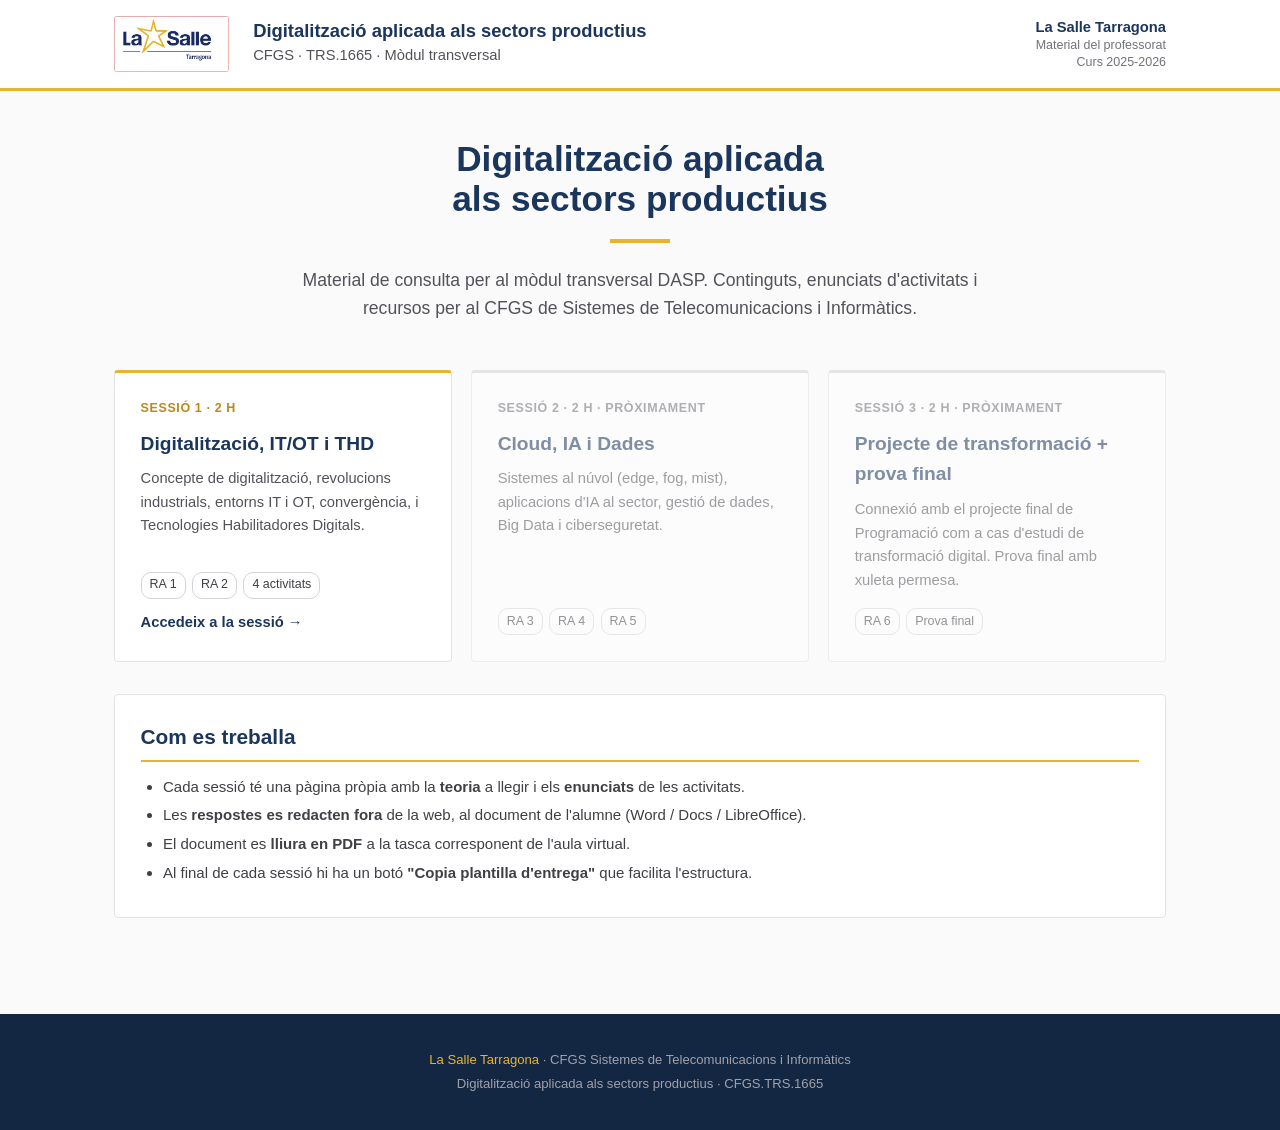
==== index.html @ 6300adaa "Initial deploy: home + sessio-1" ====
<!DOCTYPE html>
<html lang="ca">
<head>
<meta charset="UTF-8">
<meta name="viewport" content="width=device-width, initial-scale=1.0">
<title>DASP · Digitalització aplicada als sectors productius · La Salle Tarragona</title>
<link rel="stylesheet" href="index.css">
<style>
  body { background: var(--gray-50); min-height: 100vh; display: flex; flex-direction: column; }

  .site-header {
    background: var(--white);
    border-bottom: 3px solid var(--gold);
  }
  .site-header-inner {
    max-width: 1100px; margin: 0 auto;
    padding: 1rem 1.5rem;
    display: flex; align-items: center; gap: 1.5rem;
  }
  .site-logo { height: 56px; width: auto; border-radius: var(--radius-sm); }
  .site-title-block { flex: 1; }
  .site-title-block .module {
    color: var(--navy); font-size: 1.15rem; font-weight: 700; line-height: 1.2; margin: 0;
  }
  .site-title-block .session { color: var(--gray-600); font-size: 0.92rem; margin-top: 0.15rem; }
  .site-meta { text-align: right; font-size: 0.78rem; color: var(--gray-500); line-height: 1.3; }
  .site-meta strong { color: var(--navy); display: block; font-size: 0.92rem; }

  main { flex: 1; max-width: 1100px; margin: 0 auto; padding: 3rem 1.5rem; width: 100%; }

  .hero { text-align: center; margin-bottom: 3rem; }
  .hero h1 {
    color: var(--navy); font-size: 2.2rem; font-weight: 800;
    margin: 0 0 0.6rem; line-height: 1.15;
  }
  .hero .accent {
    display: inline-block; height: 4px; width: 60px; background: var(--gold);
    margin: 0.6rem auto 1rem;
  }
  .hero p { color: var(--gray-600); font-size: 1.1rem; max-width: 700px; margin: 0 auto; }

  .session-grid {
    display: grid;
    grid-template-columns: repeat(auto-fit, minmax(260px, 1fr));
    gap: 1.2rem;
    margin-top: 2.5rem;
  }
  .session-card {
    background: var(--white);
    border: var(--border);
    border-top: 3px solid var(--gold);
    border-radius: var(--radius);
    padding: 1.6rem;
    text-decoration: none;
    color: inherit;
    display: flex; flex-direction: column;
    transition: border-color 0.15s, transform 0.15s;
  }
  .session-card:hover {
    border-color: var(--gold);
    transform: translateY(-2px);
  }
  .session-card.disabled {
    opacity: 0.55; cursor: not-allowed; pointer-events: none;
    border-top-color: var(--gray-300);
  }
  .session-card .label {
    font-size: 0.78rem; font-weight: 700;
    color: var(--gold-dark); letter-spacing: 0.05em;
    text-transform: uppercase; margin-bottom: 0.6rem;
  }
  .session-card .label.todo { color: var(--gray-500); }
  .session-card h3 {
    color: var(--navy); font-size: 1.2rem;
    margin: 0 0 0.5rem; font-weight: 700;
  }
  .session-card p { color: var(--gray-600); font-size: 0.92rem; margin: 0 0 1rem; flex: 1; }
  .session-card .meta {
    display: flex; gap: 0.4rem; flex-wrap: wrap;
    font-size: 0.78rem;
  }
  .session-card .meta span {
    padding: 0.15rem 0.5rem;
    border: 1px solid var(--gray-300);
    border-radius: 10px;
    color: var(--gray-700);
  }
  .session-card .arrow {
    display: inline-flex; align-items: center; gap: 0.4rem;
    color: var(--navy); font-weight: 600;
    font-size: 0.92rem; margin-top: 0.8rem;
  }

  .info-section {
    background: var(--white);
    border: var(--border);
    border-radius: var(--radius);
    padding: 1.6rem;
    margin-top: 2rem;
  }
  .info-section h2 {
    color: var(--navy); font-size: 1.3rem;
    margin: 0 0 0.8rem; padding-bottom: 0.4rem;
    border-bottom: 2px solid var(--gold);
  }
  .info-section ul { padding-left: 1.4rem; margin: 0.4rem 0; }
  .info-section li { margin-bottom: 0.3rem; color: var(--gray-700); }

  footer {
    background: var(--navy-dark); color: var(--gray-400);
    padding: 2rem 1.5rem; text-align: center; font-size: 0.82rem;
    margin-top: 3rem;
  }
  footer p { margin: 0.2rem 0; }
  footer .gold { color: var(--gold); }

  @media (max-width: 720px) {
    .site-meta { display: none; }
    .hero h1 { font-size: 1.7rem; }
  }
</style>
</head>
<body>

<header class="site-header">
  <div class="site-header-inner">
    <img src="lasalle_logo.JPG" alt="La Salle Tarragona" class="site-logo">
    <div class="site-title-block">
      <p class="module">Digitalització aplicada als sectors productius</p>
      <p class="session">CFGS · TRS.1665 · Mòdul transversal</p>
    </div>
    <div class="site-meta">
      <strong>La Salle Tarragona</strong>
      Material del professorat<br>
      Curs 2025-2026
    </div>
  </div>
</header>

<main>
  <div class="hero">
    <h1>Digitalització aplicada<br>als sectors productius</h1>
    <span class="accent"></span>
    <p>Material de consulta per al mòdul transversal DASP. Continguts, enunciats d'activitats i recursos per al CFGS de Sistemes de Telecomunicacions i Informàtics.</p>
  </div>

  <div class="session-grid">
    <a class="session-card" href="sessio-1.html">
      <span class="label">Sessió 1 · 2 h</span>
      <h3>Digitalització, IT/OT i THD</h3>
      <p>Concepte de digitalització, revolucions industrials, entorns IT i OT, convergència, i Tecnologies Habilitadores Digitals.</p>
      <div class="meta">
        <span>RA 1</span>
        <span>RA 2</span>
        <span>4 activitats</span>
      </div>
      <span class="arrow">Accedeix a la sessió →</span>
    </a>

    <div class="session-card disabled">
      <span class="label todo">Sessió 2 · 2 h · Pròximament</span>
      <h3>Cloud, IA i Dades</h3>
      <p>Sistemes al núvol (edge, fog, mist), aplicacions d'IA al sector, gestió de dades, Big Data i ciberseguretat.</p>
      <div class="meta">
        <span>RA 3</span>
        <span>RA 4</span>
        <span>RA 5</span>
      </div>
    </div>

    <div class="session-card disabled">
      <span class="label todo">Sessió 3 · 2 h · Pròximament</span>
      <h3>Projecte de transformació + prova final</h3>
      <p>Connexió amb el projecte final de Programació com a cas d'estudi de transformació digital. Prova final amb xuleta permesa.</p>
      <div class="meta">
        <span>RA 6</span>
        <span>Prova final</span>
      </div>
    </div>
  </div>

  <div class="info-section">
    <h2>Com es treballa</h2>
    <ul>
      <li>Cada sessió té una pàgina pròpia amb la <strong>teoria</strong> a llegir i els <strong>enunciats</strong> de les activitats.</li>
      <li>Les <strong>respostes es redacten fora</strong> de la web, al document de l'alumne (Word / Docs / LibreOffice).</li>
      <li>El document es <strong>lliura en PDF</strong> a la tasca corresponent de l'aula virtual.</li>
      <li>Al final de cada sessió hi ha un botó <strong>"Copia plantilla d'entrega"</strong> que facilita l'estructura.</li>
    </ul>
  </div>
</main>

<footer>
  <p><span class="gold">La Salle Tarragona</span> · CFGS Sistemes de Telecomunicacions i Informàtics</p>
  <p>Digitalització aplicada als sectors productius · CFGS.TRS.1665</p>
</footer>

</body>
</html>
---- index.css ----
:root {
  --navy: #1B365D;
  --navy-light: #2a4a7a;
  --navy-dark: #132743;
  --gold: #E8B430;
  --gold-dark: #b8891c;
  --white: #ffffff;
  --gray-50: #fafafa;
  --gray-100: #f4f4f5;
  --gray-200: #e4e4e7;
  --gray-300: #d4d4d8;
  --gray-400: #a1a1aa;
  --gray-500: #71717a;
  --gray-600: #52525b;
  --gray-700: #3f3f46;
  --gray-800: #27272a;
  --gray-900: #18181b;
  --success: #16a34a;
  --danger: #dc2626;
  --info: #2563eb;
  --warning: #d97706;
  --radius: 4px;
  --radius-sm: 3px;
  --radius-lg: 6px;
  --shadow: none;
  --shadow-lg: none;
  --shadow-xl: none;
  --border: 1px solid var(--gray-200);
}

* { margin: 0; padding: 0; box-sizing: border-box; }

html { scroll-behavior: smooth; }

body {
  font-family: 'Inter', -apple-system, BlinkMacSystemFont, 'Segoe UI', sans-serif;
  -webkit-font-smoothing: antialiased;
  -moz-osx-font-smoothing: grayscale;
  color: var(--gray-800);
  line-height: 1.6;
  background: var(--white);
  font-size: 15px;
}

code, .code {
  font-family: 'JetBrains Mono', 'Fira Code', monospace;
}

a { color: var(--navy); }
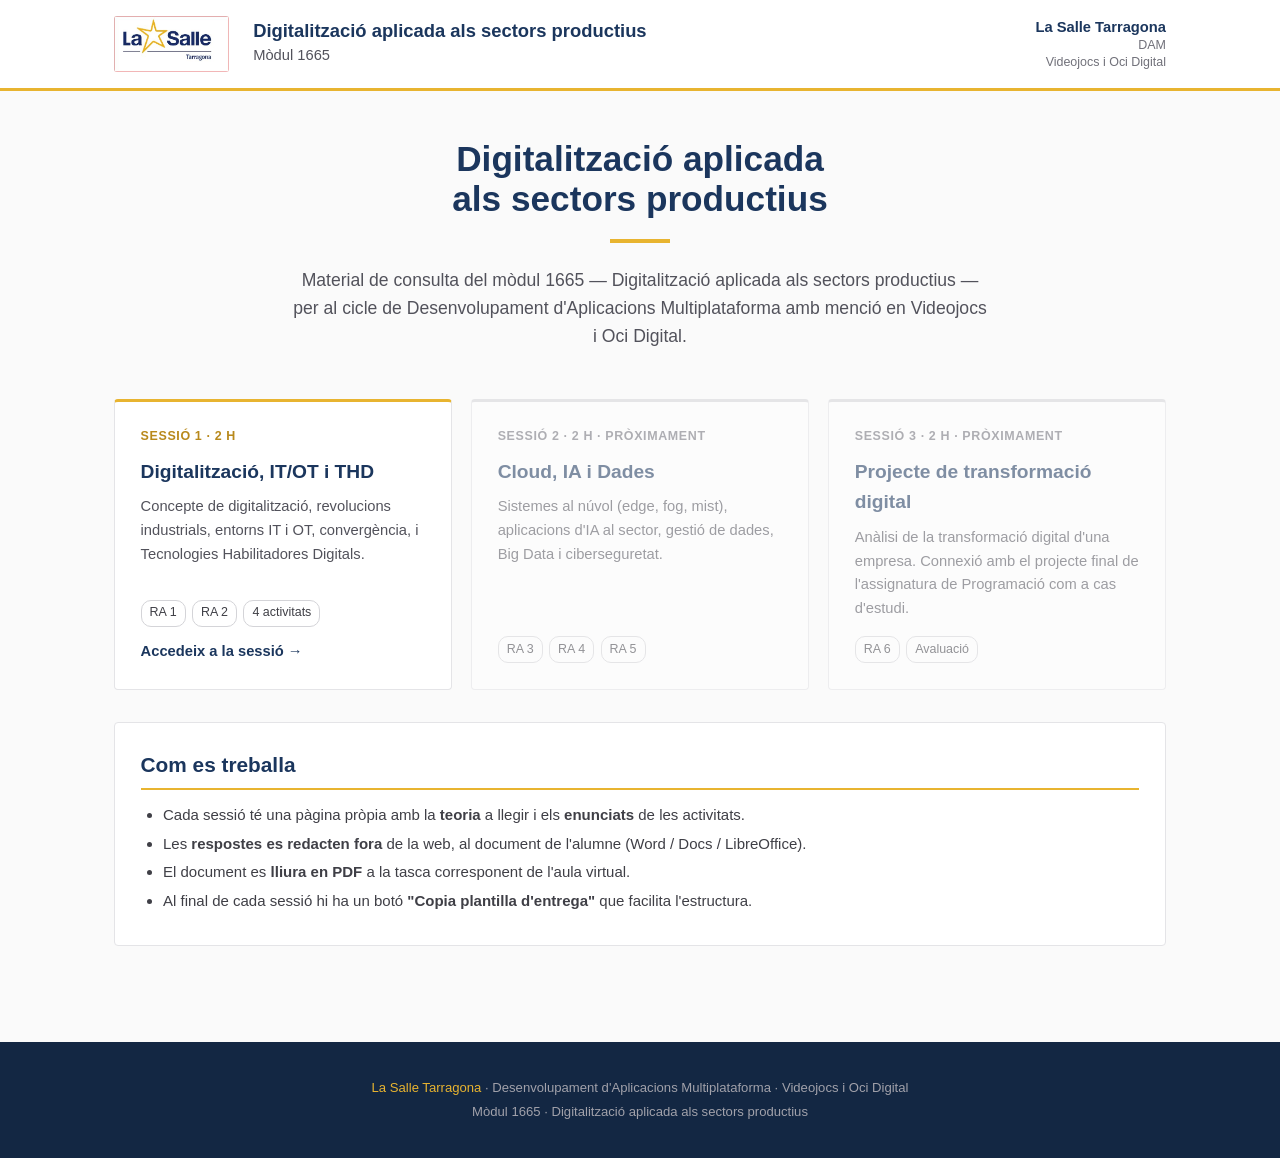
==== commit fa3b1a63: "Deploy: DAM Videojocs context + remove all docent/solution content" ====
--- a/index.html
+++ b/index.html
@@ -127,12 +127,12 @@
     <img src="lasalle_logo.JPG" alt="La Salle Tarragona" class="site-logo">
     <div class="site-title-block">
       <p class="module">Digitalització aplicada als sectors productius</p>
-      <p class="session">CFGS · TRS.1665 · Mòdul transversal</p>
+      <p class="session">Mòdul 1665</p>
     </div>
     <div class="site-meta">
       <strong>La Salle Tarragona</strong>
-      Material del professorat<br>
-      Curs 2025-2026
+      DAM<br>
+      Videojocs i Oci Digital
     </div>
   </div>
 </header>
@@ -141,7 +141,7 @@
   <div class="hero">
     <h1>Digitalització aplicada<br>als sectors productius</h1>
     <span class="accent"></span>
-    <p>Material de consulta per al mòdul transversal DASP. Continguts, enunciats d'activitats i recursos per al CFGS de Sistemes de Telecomunicacions i Informàtics.</p>
+    <p>Material de consulta del mòdul 1665 — Digitalització aplicada als sectors productius — per al cicle de Desenvolupament d'Aplicacions Multiplataforma amb menció en Videojocs i Oci Digital.</p>
   </div>
 
   <div class="session-grid">
@@ -170,11 +170,11 @@
 
     <div class="session-card disabled">
       <span class="label todo">Sessió 3 · 2 h · Pròximament</span>
-      <h3>Projecte de transformació + prova final</h3>
-      <p>Connexió amb el projecte final de Programació com a cas d'estudi de transformació digital. Prova final amb xuleta permesa.</p>
+      <h3>Projecte de transformació digital</h3>
+      <p>Anàlisi de la transformació digital d'una empresa. Connexió amb el projecte final de l'assignatura de Programació com a cas d'estudi.</p>
       <div class="meta">
         <span>RA 6</span>
-        <span>Prova final</span>
+        <span>Avaluació</span>
       </div>
     </div>
   </div>
@@ -191,8 +191,8 @@
 </main>
 
 <footer>
-  <p><span class="gold">La Salle Tarragona</span> · CFGS Sistemes de Telecomunicacions i Informàtics</p>
-  <p>Digitalització aplicada als sectors productius · CFGS.TRS.1665</p>
+  <p><span class="gold">La Salle Tarragona</span> · Desenvolupament d'Aplicacions Multiplataforma · Videojocs i Oci Digital</p>
+  <p>Mòdul 1665 · Digitalització aplicada als sectors productius</p>
 </footer>
 
 </body>
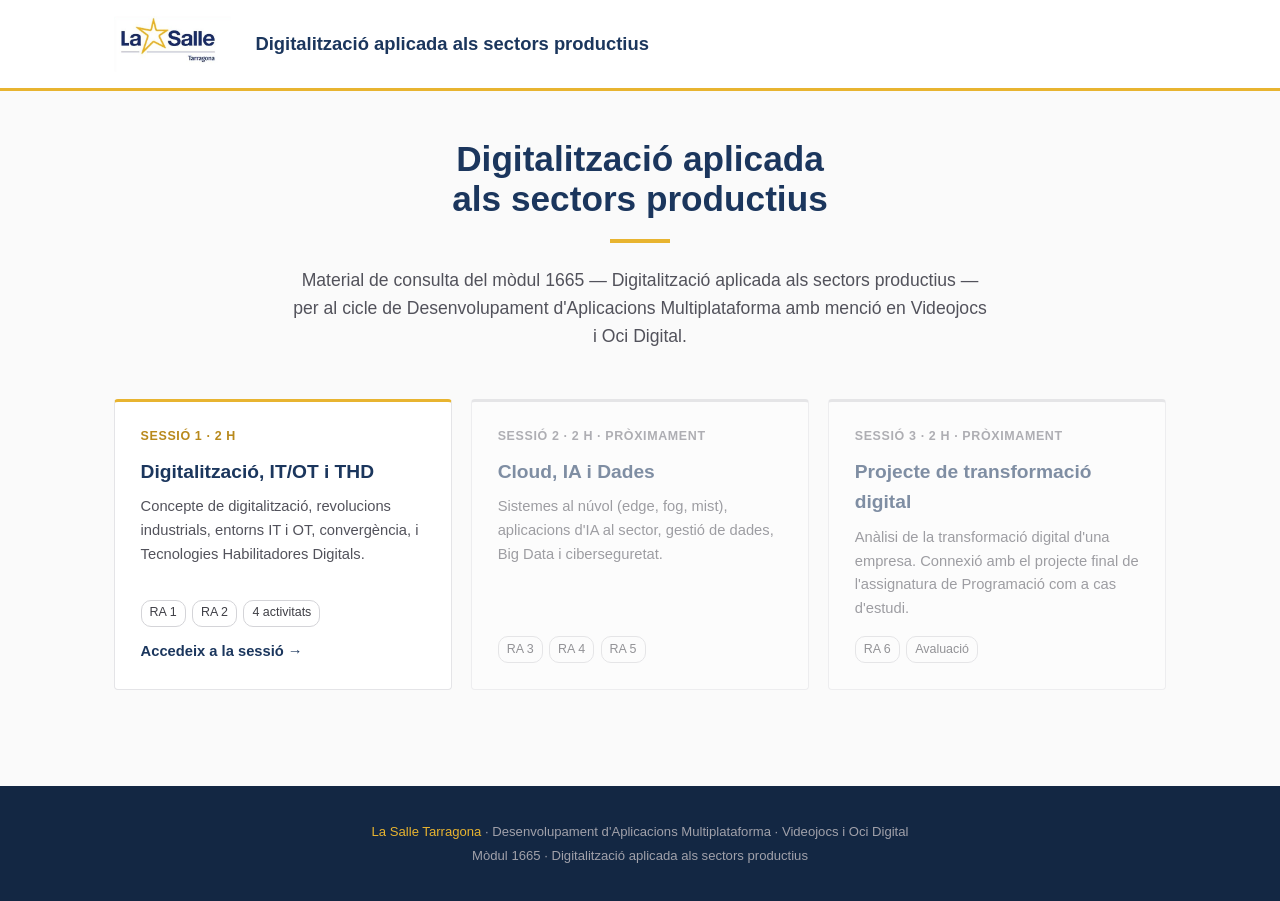
==== commit ff9bb8ac: "Deploy: simpler landing page" ====
--- a/index.html
+++ b/index.html
@@ -22,9 +22,6 @@
   .site-title-block .module {
     color: var(--navy); font-size: 1.15rem; font-weight: 700; line-height: 1.2; margin: 0;
   }
-  .site-title-block .session { color: var(--gray-600); font-size: 0.92rem; margin-top: 0.15rem; }
-  .site-meta { text-align: right; font-size: 0.78rem; color: var(--gray-500); line-height: 1.3; }
-  .site-meta strong { color: var(--navy); display: block; font-size: 0.92rem; }
 
   main { flex: 1; max-width: 1100px; margin: 0 auto; padding: 3rem 1.5rem; width: 100%; }
 
@@ -91,21 +88,6 @@
     font-size: 0.92rem; margin-top: 0.8rem;
   }
 
-  .info-section {
-    background: var(--white);
-    border: var(--border);
-    border-radius: var(--radius);
-    padding: 1.6rem;
-    margin-top: 2rem;
-  }
-  .info-section h2 {
-    color: var(--navy); font-size: 1.3rem;
-    margin: 0 0 0.8rem; padding-bottom: 0.4rem;
-    border-bottom: 2px solid var(--gold);
-  }
-  .info-section ul { padding-left: 1.4rem; margin: 0.4rem 0; }
-  .info-section li { margin-bottom: 0.3rem; color: var(--gray-700); }
-
   footer {
     background: var(--navy-dark); color: var(--gray-400);
     padding: 2rem 1.5rem; text-align: center; font-size: 0.82rem;
@@ -115,7 +97,6 @@
   footer .gold { color: var(--gold); }
 
   @media (max-width: 720px) {
-    .site-meta { display: none; }
     .hero h1 { font-size: 1.7rem; }
   }
 </style>
@@ -127,12 +108,6 @@
     <img src="lasalle_logo.JPG" alt="La Salle Tarragona" class="site-logo">
     <div class="site-title-block">
       <p class="module">Digitalització aplicada als sectors productius</p>
-      <p class="session">Mòdul 1665</p>
-    </div>
-    <div class="site-meta">
-      <strong>La Salle Tarragona</strong>
-      DAM<br>
-      Videojocs i Oci Digital
     </div>
   </div>
 </header>
@@ -179,15 +154,6 @@
     </div>
   </div>
 
-  <div class="info-section">
-    <h2>Com es treballa</h2>
-    <ul>
-      <li>Cada sessió té una pàgina pròpia amb la <strong>teoria</strong> a llegir i els <strong>enunciats</strong> de les activitats.</li>
-      <li>Les <strong>respostes es redacten fora</strong> de la web, al document de l'alumne (Word / Docs / LibreOffice).</li>
-      <li>El document es <strong>lliura en PDF</strong> a la tasca corresponent de l'aula virtual.</li>
-      <li>Al final de cada sessió hi ha un botó <strong>"Copia plantilla d'entrega"</strong> que facilita l'estructura.</li>
-    </ul>
-  </div>
 </main>
 
 <footer>
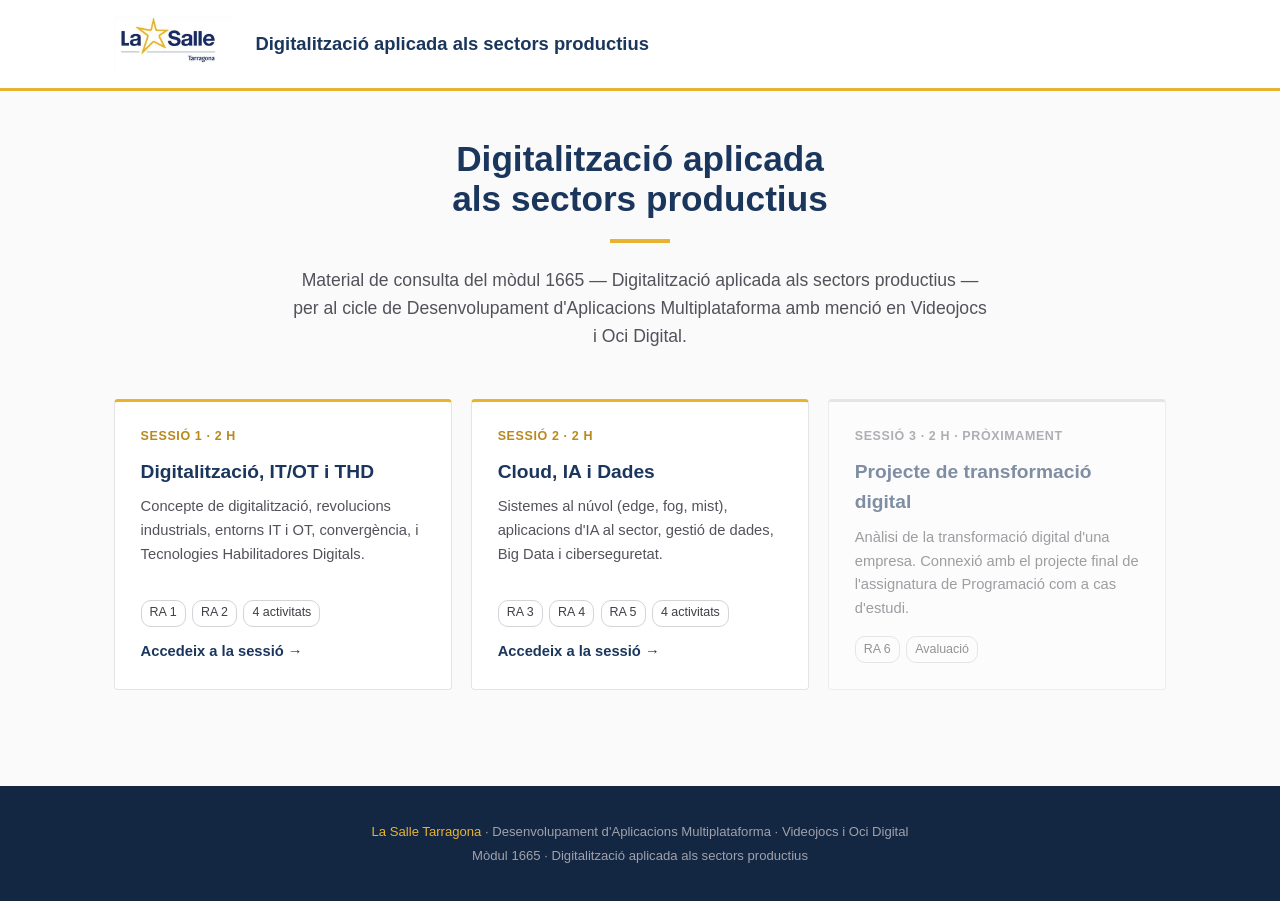
==== commit 4a9e74e0: "Publica sessió 2: Cloud, IA i Dades - Afegeix sessio-2.html amb teoria (4 blocs) i 4 activitats S2-A" ====
--- a/index.html
+++ b/index.html
@@ -132,16 +132,18 @@
       <span class="arrow">Accedeix a la sessió →</span>
     </a>
 
-    <div class="session-card disabled">
-      <span class="label todo">Sessió 2 · 2 h · Pròximament</span>
+    <a class="session-card" href="sessio-2.html">
+      <span class="label">Sessió 2 · 2 h</span>
       <h3>Cloud, IA i Dades</h3>
       <p>Sistemes al núvol (edge, fog, mist), aplicacions d'IA al sector, gestió de dades, Big Data i ciberseguretat.</p>
       <div class="meta">
         <span>RA 3</span>
         <span>RA 4</span>
         <span>RA 5</span>
+        <span>4 activitats</span>
       </div>
-    </div>
+      <span class="arrow">Accedeix a la sessió →</span>
+    </a>
 
     <div class="session-card disabled">
       <span class="label todo">Sessió 3 · 2 h · Pròximament</span>
